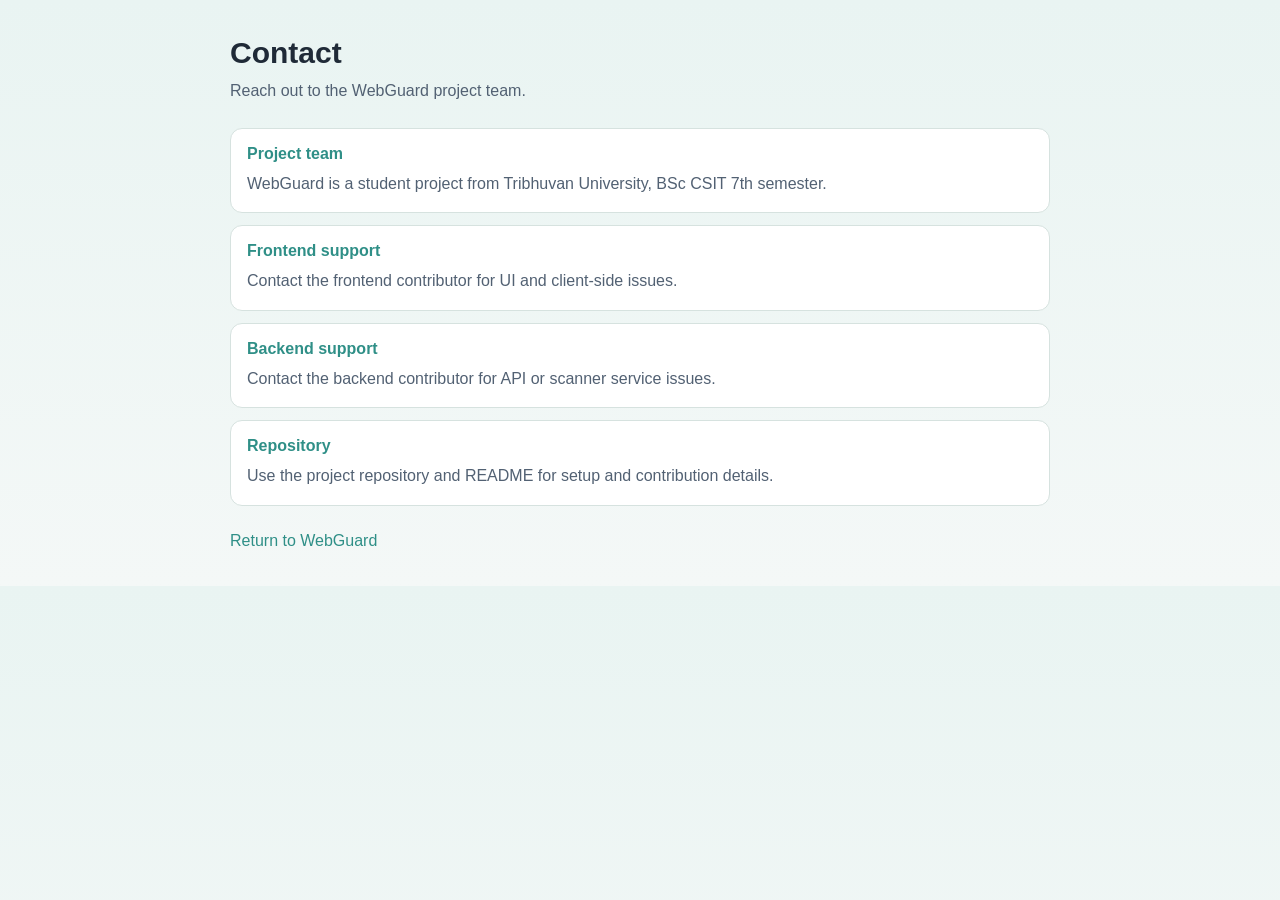
==== frontend/public/contact.html @ 00ae0fd1 "new files" ====
<!doctype html>
<html lang="en">
  <head>
    <meta charset="UTF-8" />
    <meta name="viewport" content="width=device-width, initial-scale=1.0" />
    <title>WebGuard | Contact</title>
    <style>
      :root {
        --bg: #f4f8f7;
        --card: #ffffff;
        --text: #1f2a37;
        --muted: #526173;
        --line: #d6e2df;
        --brand: #2f8f87;
      }
      * {
        box-sizing: border-box;
      }
      body {
        margin: 0;
        font-family: "Segoe UI", Tahoma, Geneva, Verdana, sans-serif;
        background: linear-gradient(180deg, #e9f4f2 0%, var(--bg) 100%);
        color: var(--text);
      }
      .wrap {
        max-width: 860px;
        margin: 0 auto;
        padding: 36px 20px;
      }
      h1 {
        margin: 0 0 8px;
        font-size: 30px;
      }
      p.lead {
        margin: 0 0 24px;
        color: var(--muted);
      }
      .item {
        background: var(--card);
        border: 1px solid var(--line);
        border-radius: 12px;
        padding: 16px;
        margin-bottom: 12px;
      }
      h3 {
        margin: 0 0 8px;
        color: var(--brand);
        font-size: 16px;
      }
      p {
        margin: 0;
        line-height: 1.6;
        color: var(--muted);
      }
      a.back {
        display: inline-block;
        margin-top: 14px;
        color: var(--brand);
        text-decoration: none;
      }
    </style>
  </head>
  <body>
    <main class="wrap">
      <h1>Contact</h1>
      <p class="lead">Reach out to the WebGuard project team.</p>

      <section class="item">
        <h3>Project team</h3>
        <p>
          WebGuard is a student project from Tribhuvan University, BSc CSIT 7th
          semester.
        </p>
      </section>
      <section class="item">
        <h3>Frontend support</h3>
        <p>Contact the frontend contributor for UI and client-side issues.</p>
      </section>
      <section class="item">
        <h3>Backend support</h3>
        <p>
          Contact the backend contributor for API or scanner service issues.
        </p>
      </section>
      <section class="item">
        <h3>Repository</h3>
        <p>
          Use the project repository and README for setup and contribution
          details.
        </p>
      </section>

      <a class="back" href="/">Return to WebGuard</a>
    </main>
  </body>
</html>
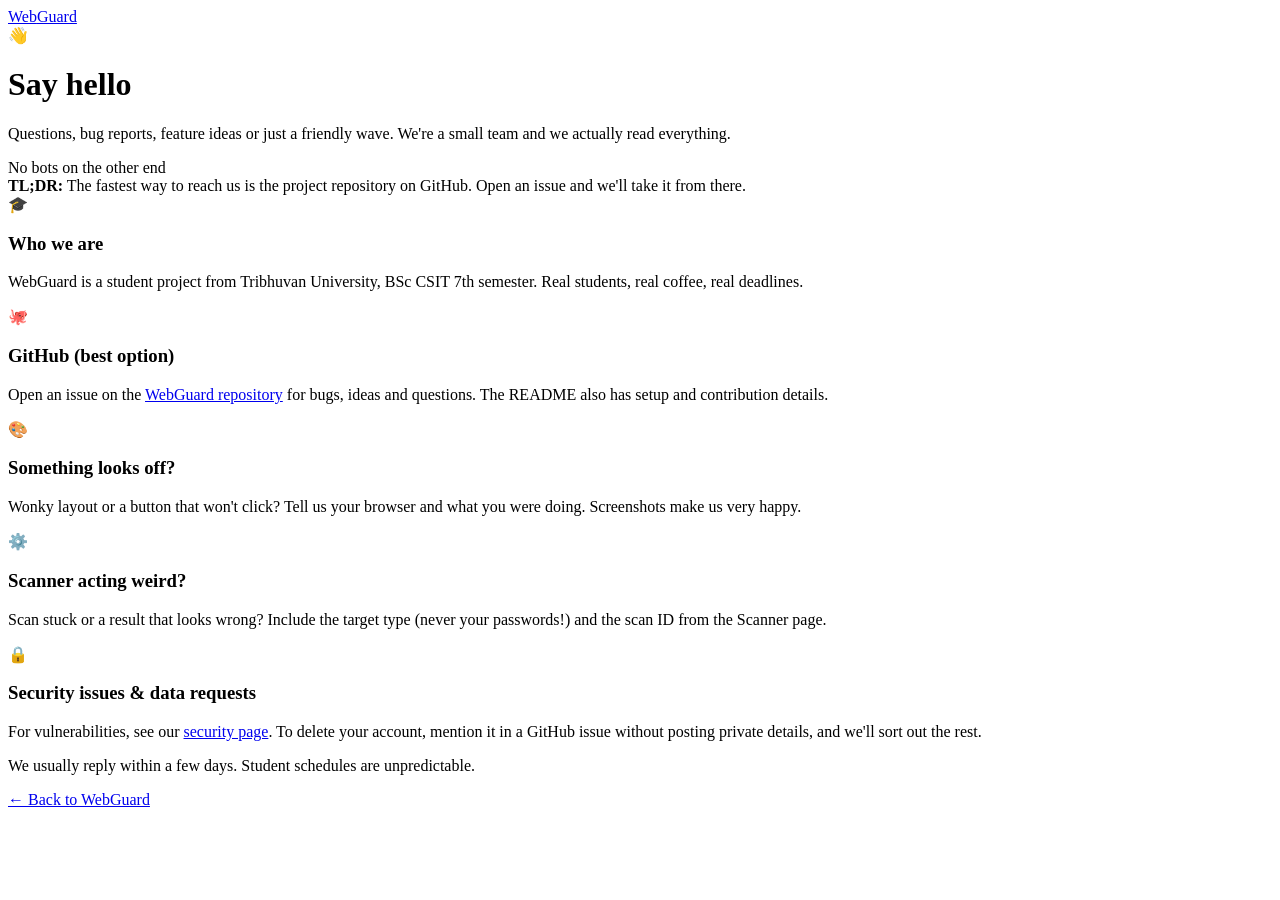
==== commit e9e7cdb8: "feat: enhance header with profile menu and logout functionality style: update CSS for improved layou" ====
--- a/frontend/public/contact.html
+++ b/frontend/public/contact.html
@@ -4,93 +4,82 @@
     <meta charset="UTF-8" />
     <meta name="viewport" content="width=device-width, initial-scale=1.0" />
     <title>WebGuard | Contact</title>
-    <style>
-      :root {
-        --bg: #f4f8f7;
-        --card: #ffffff;
-        --text: #1f2a37;
-        --muted: #526173;
-        --line: #d6e2df;
-        --brand: #2f8f87;
-      }
-      * {
-        box-sizing: border-box;
-      }
-      body {
-        margin: 0;
-        font-family: "Segoe UI", Tahoma, Geneva, Verdana, sans-serif;
-        background: linear-gradient(180deg, #e9f4f2 0%, var(--bg) 100%);
-        color: var(--text);
-      }
-      .wrap {
-        max-width: 860px;
-        margin: 0 auto;
-        padding: 36px 20px;
-      }
-      h1 {
-        margin: 0 0 8px;
-        font-size: 30px;
-      }
-      p.lead {
-        margin: 0 0 24px;
-        color: var(--muted);
-      }
-      .item {
-        background: var(--card);
-        border: 1px solid var(--line);
-        border-radius: 12px;
-        padding: 16px;
-        margin-bottom: 12px;
-      }
-      h3 {
-        margin: 0 0 8px;
-        color: var(--brand);
-        font-size: 16px;
-      }
-      p {
-        margin: 0;
-        line-height: 1.6;
-        color: var(--muted);
-      }
-      a.back {
-        display: inline-block;
-        margin-top: 14px;
-        color: var(--brand);
-        text-decoration: none;
-      }
-    </style>
+    <link rel="stylesheet" href="/legal.css" />
   </head>
   <body>
+    <div class="topbar"><a href="/">Web<span>Guard</span></a></div>
+    <header class="hero">
+      <div class="emoji">👋</div>
+      <h1>Say hello</h1>
+      <p>
+        Questions, bug reports, feature ideas or just a friendly wave. We're a
+        small team and we actually read everything.
+      </p>
+      <span class="stamp">No bots on the other end</span>
+    </header>
+
     <main class="wrap">
-      <h1>Contact</h1>
-      <p class="lead">Reach out to the WebGuard project team.</p>
+      <div class="tldr">
+        <strong>TL;DR:</strong> The fastest way to reach us is the project
+        repository on GitHub. Open an issue and we'll take it from there.
+      </div>
 
       <section class="item">
-        <h3>Project team</h3>
-        <p>
-          WebGuard is a student project from Tribhuvan University, BSc CSIT 7th
-          semester.
-        </p>
+        <div class="ico">🎓</div>
+        <div>
+          <h3>Who we are</h3>
+          <p>
+            WebGuard is a student project from Tribhuvan University, BSc CSIT
+            7th semester. Real students, real coffee, real deadlines.
+          </p>
+        </div>
       </section>
       <section class="item">
-        <h3>Frontend support</h3>
-        <p>Contact the frontend contributor for UI and client-side issues.</p>
+        <div class="ico">🐙</div>
+        <div>
+          <h3>GitHub (best option)</h3>
+          <p>
+            Open an issue on the
+            <a href="https://github.com/smriti-sapkota/WebGuard" target="_blank" rel="noopener">WebGuard repository</a>
+            for bugs, ideas and questions. The README also has setup and
+            contribution details.
+          </p>
+        </div>
       </section>
       <section class="item">
-        <h3>Backend support</h3>
-        <p>
-          Contact the backend contributor for API or scanner service issues.
-        </p>
+        <div class="ico">🎨</div>
+        <div>
+          <h3>Something looks off?</h3>
+          <p>
+            Wonky layout or a button that won't click? Tell us your browser and
+            what you were doing. Screenshots make us very happy.
+          </p>
+        </div>
       </section>
       <section class="item">
-        <h3>Repository</h3>
-        <p>
-          Use the project repository and README for setup and contribution
-          details.
-        </p>
+        <div class="ico">⚙️</div>
+        <div>
+          <h3>Scanner acting weird?</h3>
+          <p>
+            Scan stuck or a result that looks wrong? Include the target type
+            (never your passwords!) and the scan ID from the Scanner page.
+          </p>
+        </div>
+      </section>
+      <section class="item">
+        <div class="ico">🔒</div>
+        <div>
+          <h3>Security issues &amp; data requests</h3>
+          <p>
+            For vulnerabilities, see our <a href="/security.html">security page</a>.
+            To delete your account, mention it in a GitHub issue without
+            posting private details, and we'll sort out the rest.
+          </p>
+        </div>
       </section>
 
-      <a class="back" href="/">Return to WebGuard</a>
+      <p class="fine">We usually reply within a few days. Student schedules are unpredictable.</p>
+      <p class="center"><a class="back" href="/">← Back to WebGuard</a></p>
     </main>
   </body>
 </html>
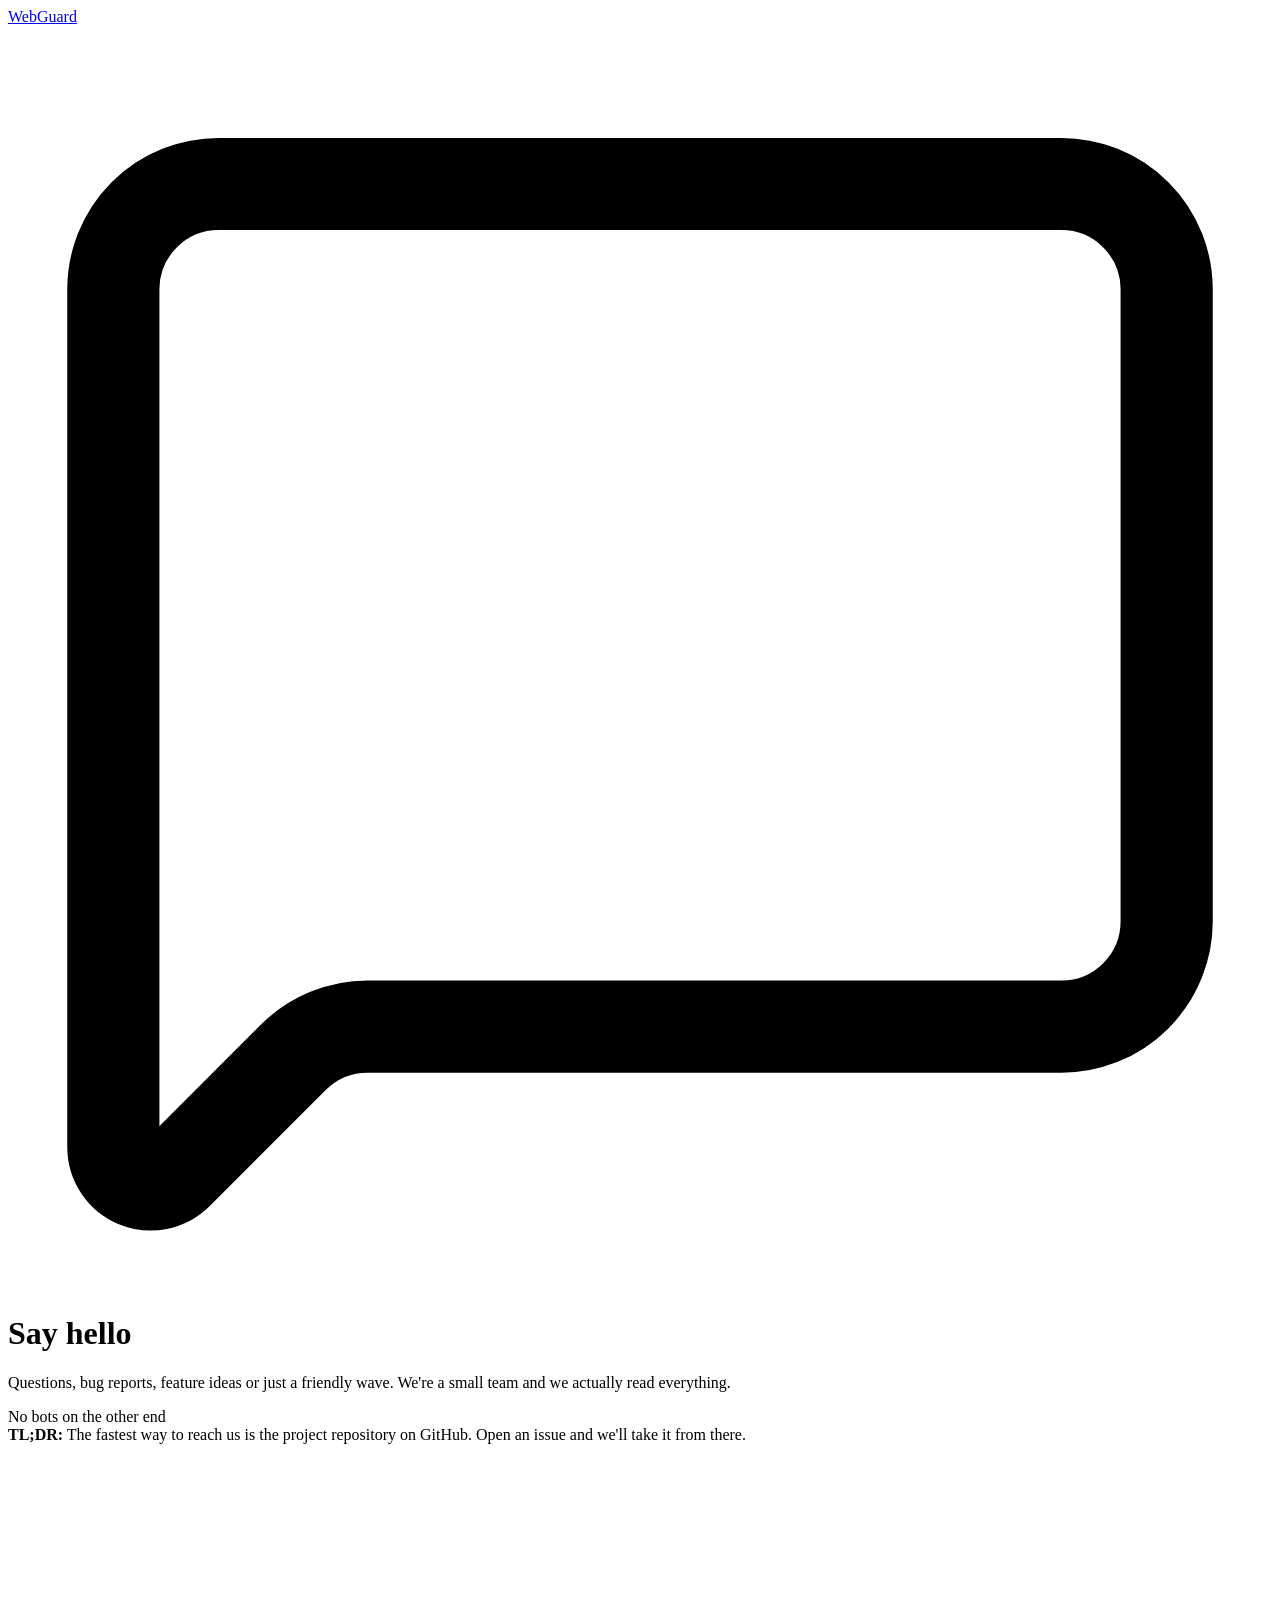
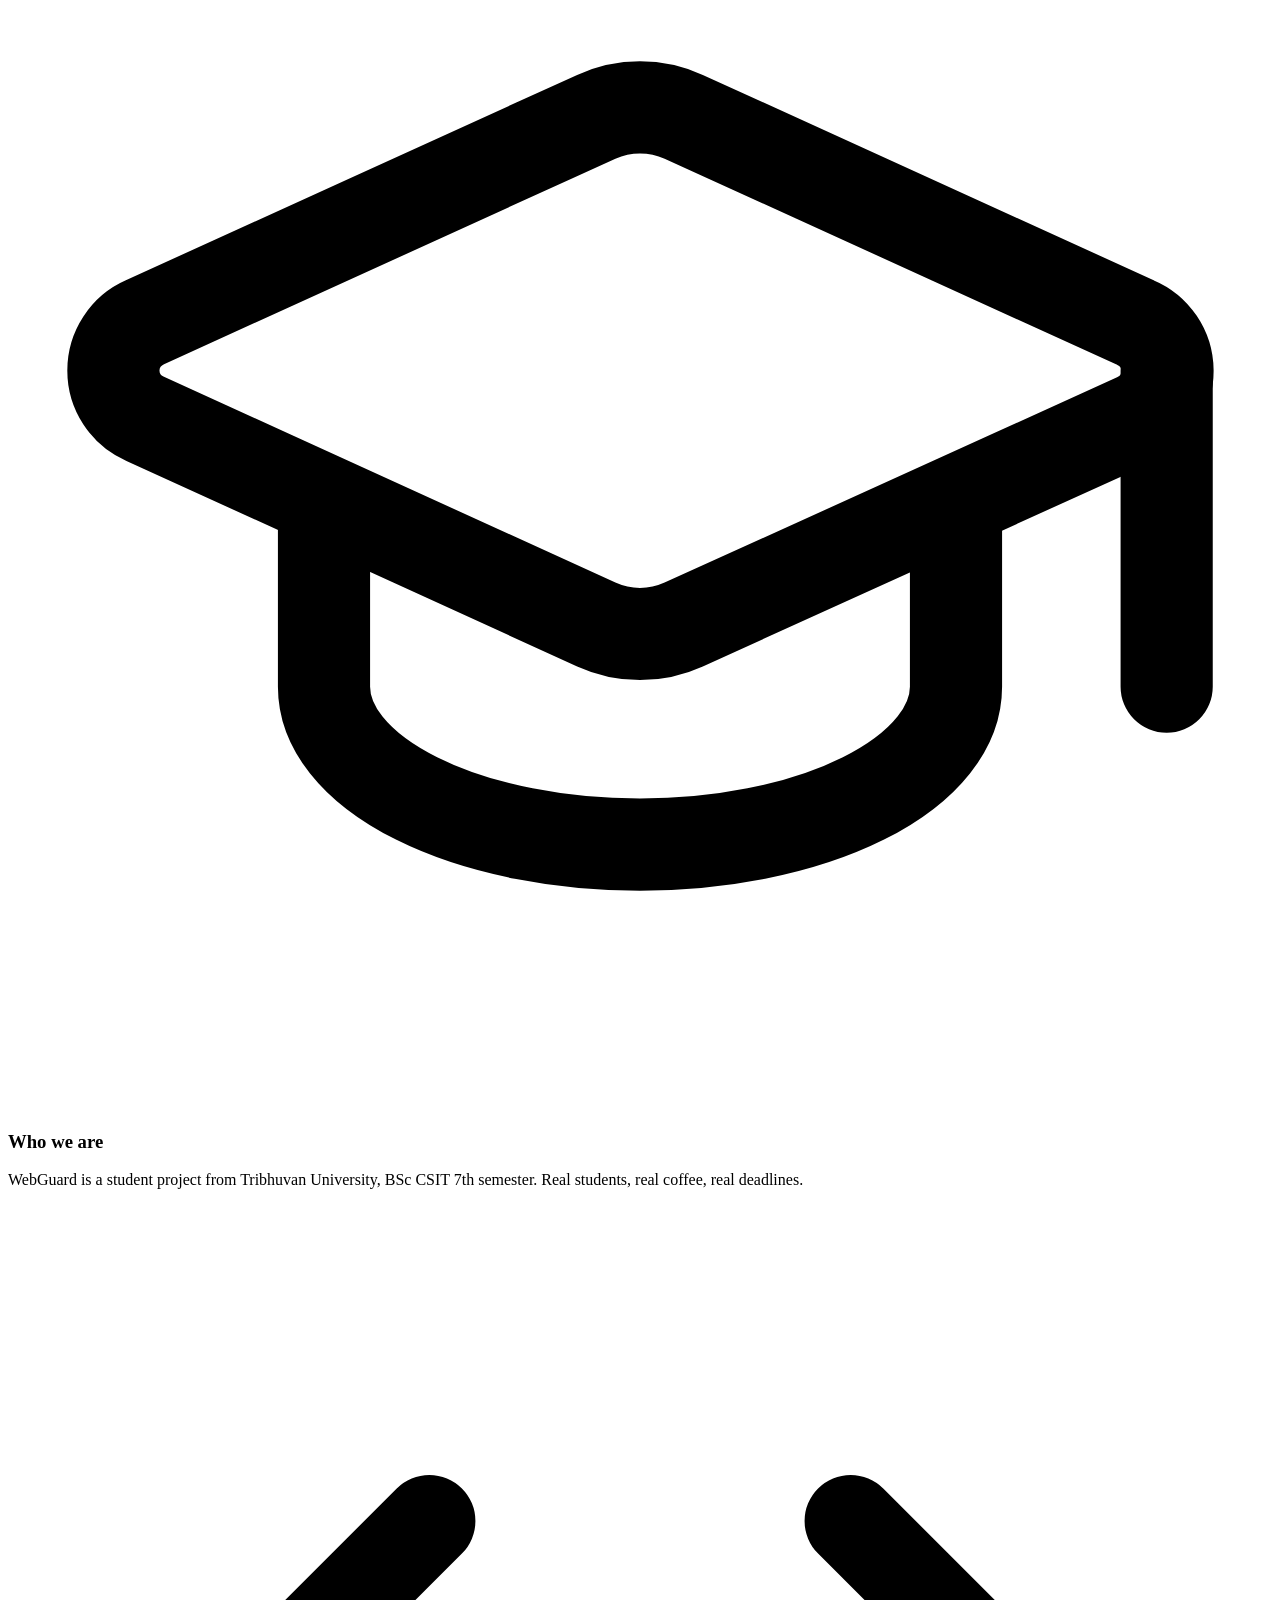
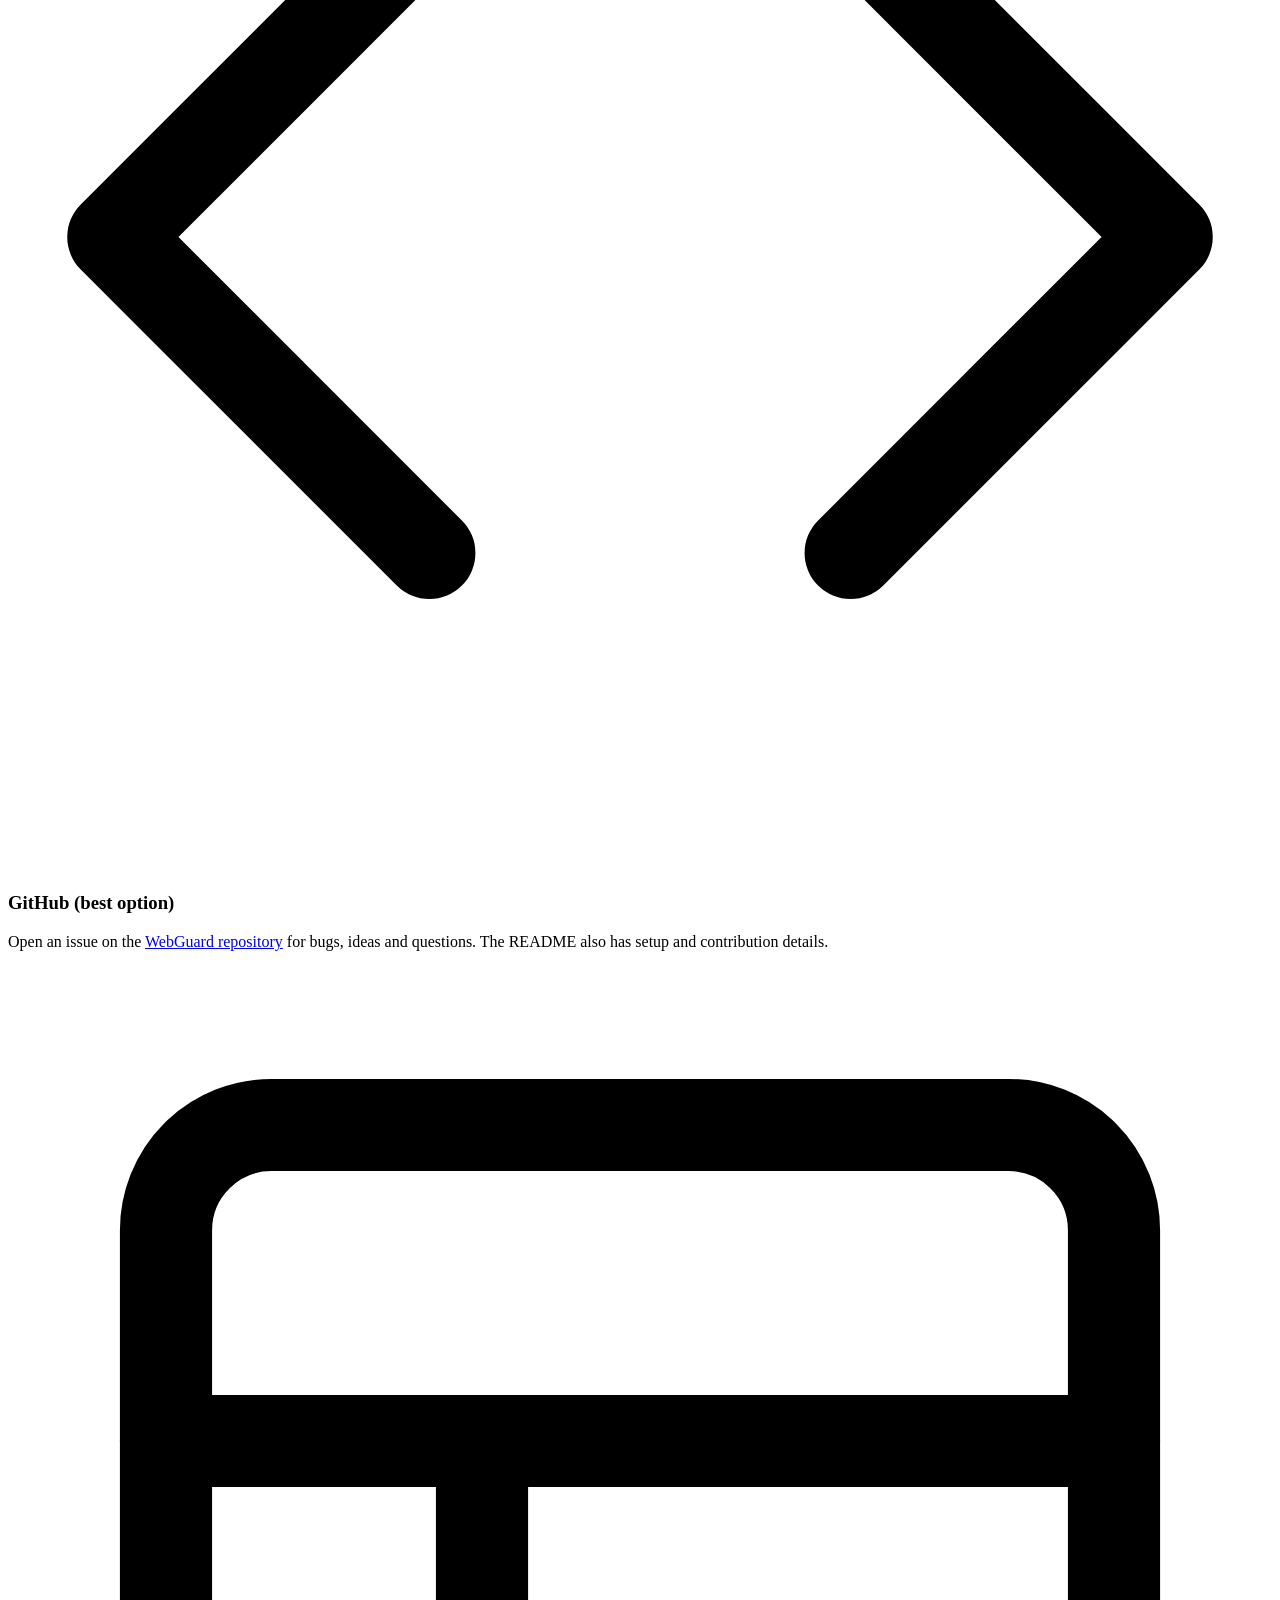
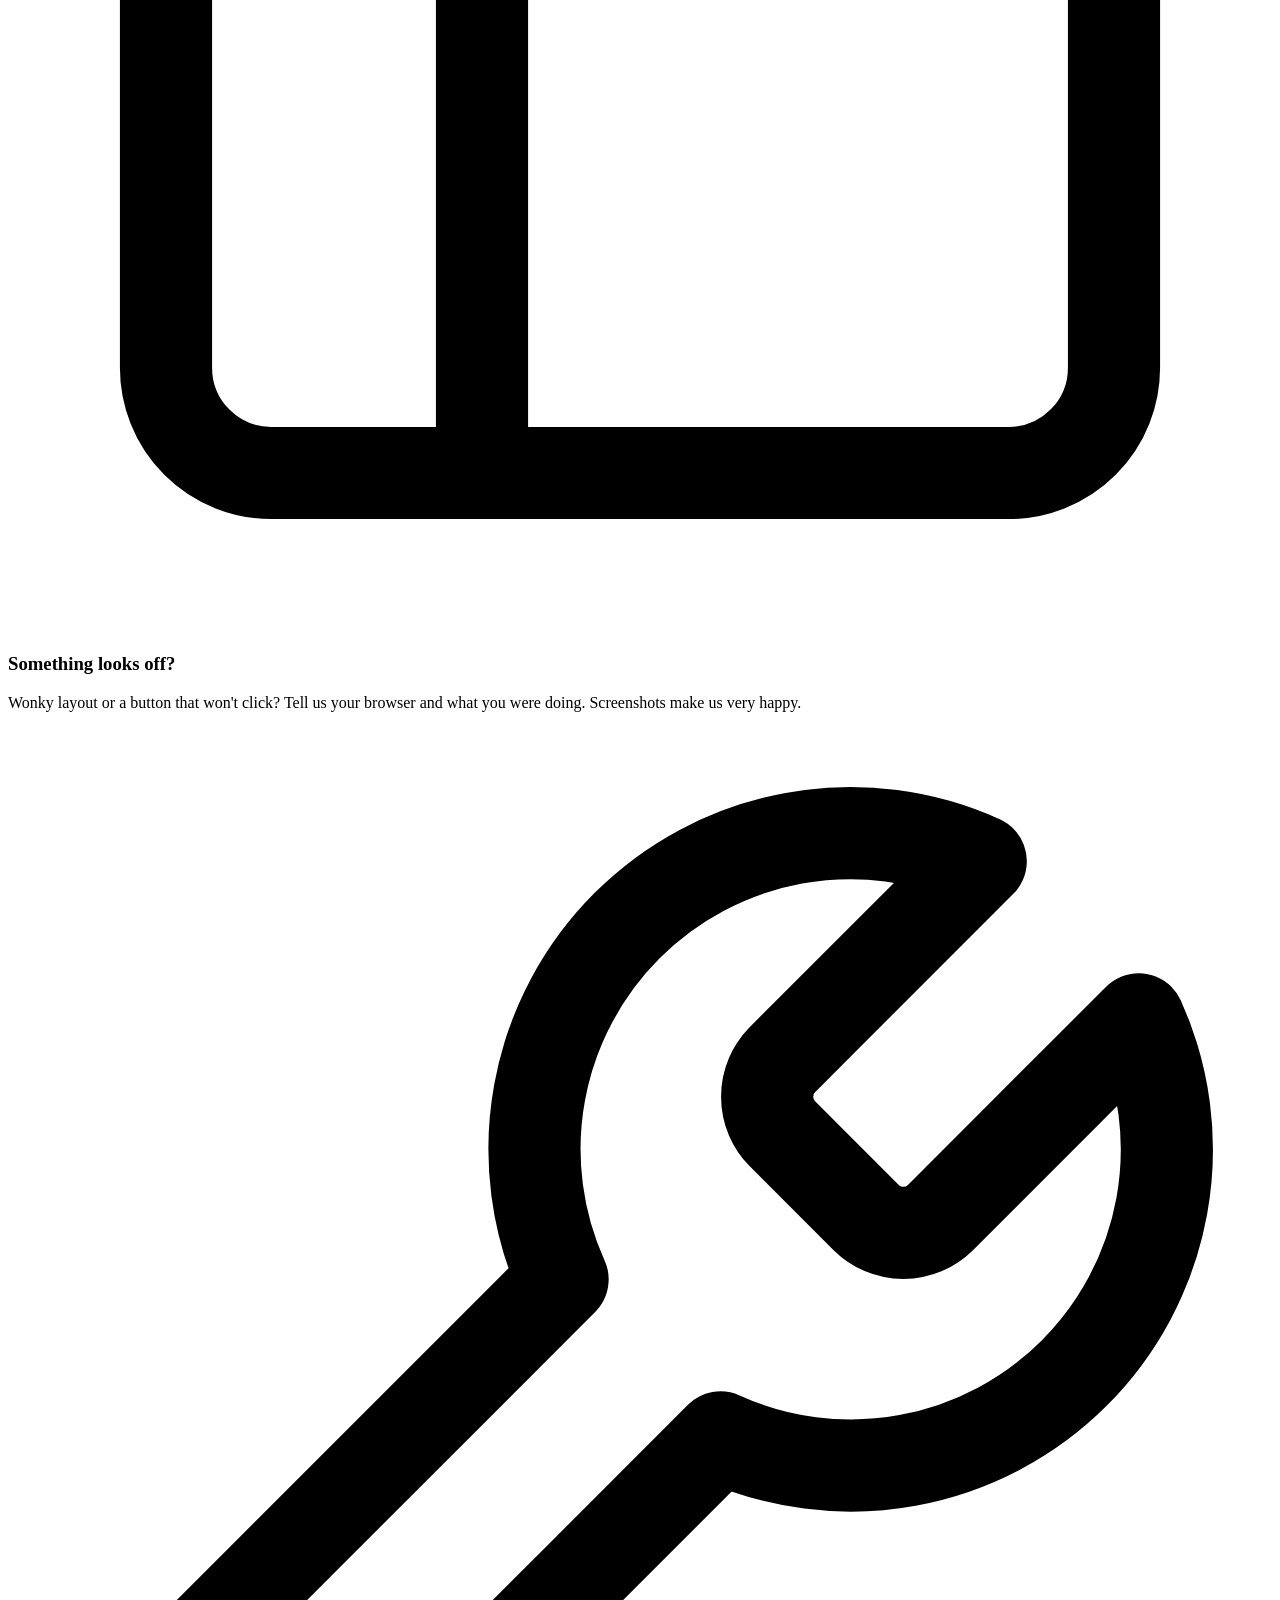
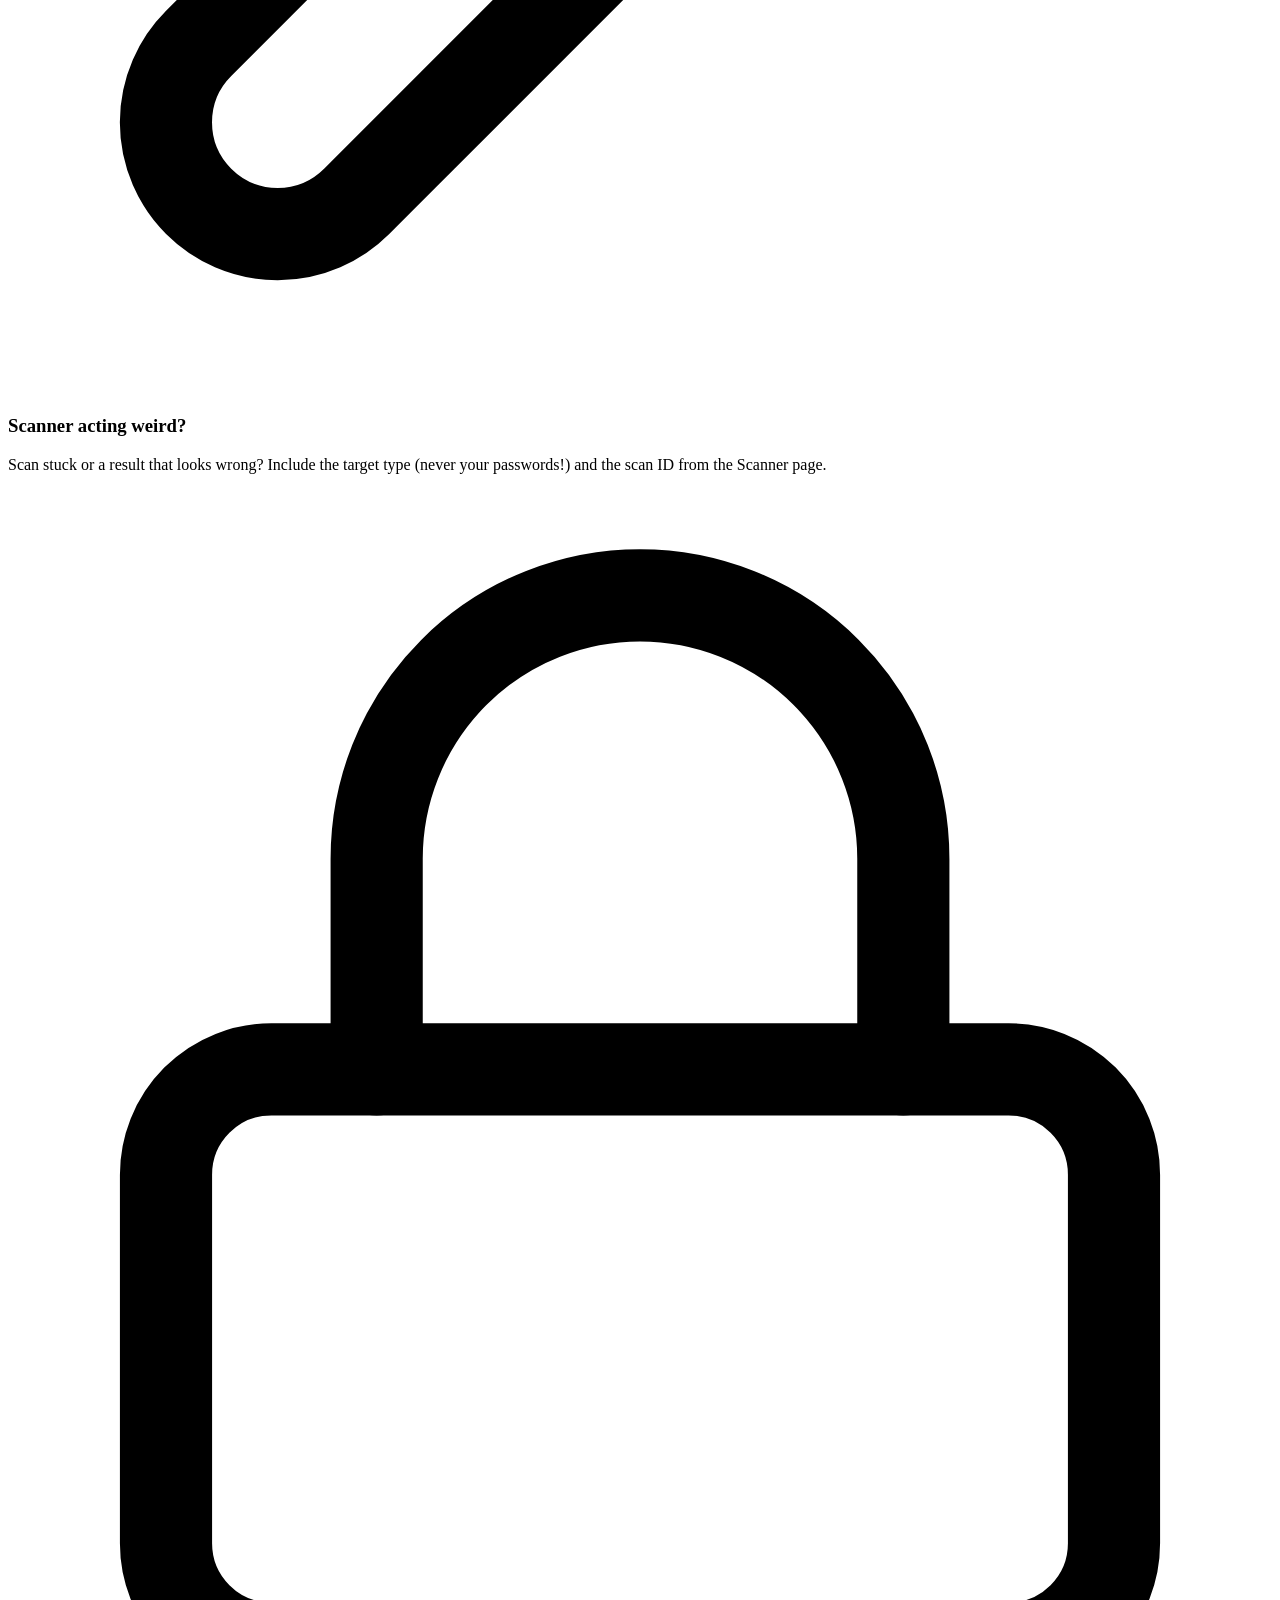
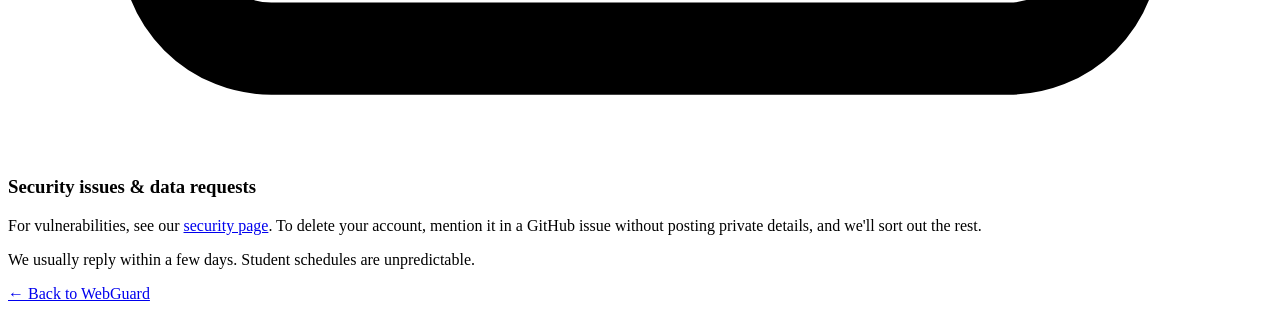
==== commit e614b014: "Refactor icons in frontend: replace emojis with SVGs for improved scalability and consistency across" ====
--- a/frontend/public/contact.html
+++ b/frontend/public/contact.html
@@ -9,7 +9,7 @@
   <body>
     <div class="topbar"><a href="/">Web<span>Guard</span></a></div>
     <header class="hero">
-      <div class="emoji">👋</div>
+      <div class="emoji"><svg viewBox="0 0 24 24" fill="none" stroke="currentColor" stroke-width="1.75" stroke-linecap="round" stroke-linejoin="round" aria-hidden="true"><path d="M22 17a2 2 0 0 1-2 2H6.828a2 2 0 0 0-1.414.586l-2.202 2.202A.71.71 0 0 1 2 21.286V5a2 2 0 0 1 2-2h16a2 2 0 0 1 2 2z" /></svg></div>
       <h1>Say hello</h1>
       <p>
         Questions, bug reports, feature ideas or just a friendly wave. We're a
@@ -25,7 +25,7 @@
       </div>
 
       <section class="item">
-        <div class="ico">🎓</div>
+        <div class="ico"><svg viewBox="0 0 24 24" fill="none" stroke="currentColor" stroke-width="1.75" stroke-linecap="round" stroke-linejoin="round" aria-hidden="true"><path d="M21.42 10.922a1 1 0 0 0-.019-1.838L12.83 5.18a2 2 0 0 0-1.66 0L2.6 9.08a1 1 0 0 0 0 1.832l8.57 3.908a2 2 0 0 0 1.66 0z" /><path d="M22 10v6M6 12.5V16a6 3 0 0 0 12 0v-3.5" /></svg></div>
         <div>
           <h3>Who we are</h3>
           <p>
@@ -35,7 +35,7 @@
         </div>
       </section>
       <section class="item">
-        <div class="ico">🐙</div>
+        <div class="ico"><svg viewBox="0 0 24 24" fill="none" stroke="currentColor" stroke-width="1.75" stroke-linecap="round" stroke-linejoin="round" aria-hidden="true"><path d="m16 18 6-6-6-6M8 6l-6 6 6 6" /></svg></div>
         <div>
           <h3>GitHub (best option)</h3>
           <p>
@@ -47,7 +47,7 @@
         </div>
       </section>
       <section class="item">
-        <div class="ico">🎨</div>
+        <div class="ico"><svg viewBox="0 0 24 24" fill="none" stroke="currentColor" stroke-width="1.75" stroke-linecap="round" stroke-linejoin="round" aria-hidden="true"><rect x="3" y="3" width="18" height="18" rx="2" /><path d="M3 9h18M9 21V9" /></svg></div>
         <div>
           <h3>Something looks off?</h3>
           <p>
@@ -57,7 +57,7 @@
         </div>
       </section>
       <section class="item">
-        <div class="ico">⚙️</div>
+        <div class="ico"><svg viewBox="0 0 24 24" fill="none" stroke="currentColor" stroke-width="1.75" stroke-linecap="round" stroke-linejoin="round" aria-hidden="true"><path d="M14.7 6.3a1 1 0 0 0 0 1.4l1.6 1.6a1 1 0 0 0 1.4 0l3.77-3.77a6 6 0 0 1-7.94 7.94l-6.91 6.91a2.12 2.12 0 0 1-3-3l6.91-6.91a6 6 0 0 1 7.94-7.94z" /></svg></div>
         <div>
           <h3>Scanner acting weird?</h3>
           <p>
@@ -67,7 +67,7 @@
         </div>
       </section>
       <section class="item">
-        <div class="ico">🔒</div>
+        <div class="ico"><svg viewBox="0 0 24 24" fill="none" stroke="currentColor" stroke-width="1.75" stroke-linecap="round" stroke-linejoin="round" aria-hidden="true"><rect x="3" y="11" width="18" height="11" rx="2" /><path d="M7 11V7a5 5 0 0 1 10 0v4" /></svg></div>
         <div>
           <h3>Security issues &amp; data requests</h3>
           <p>
